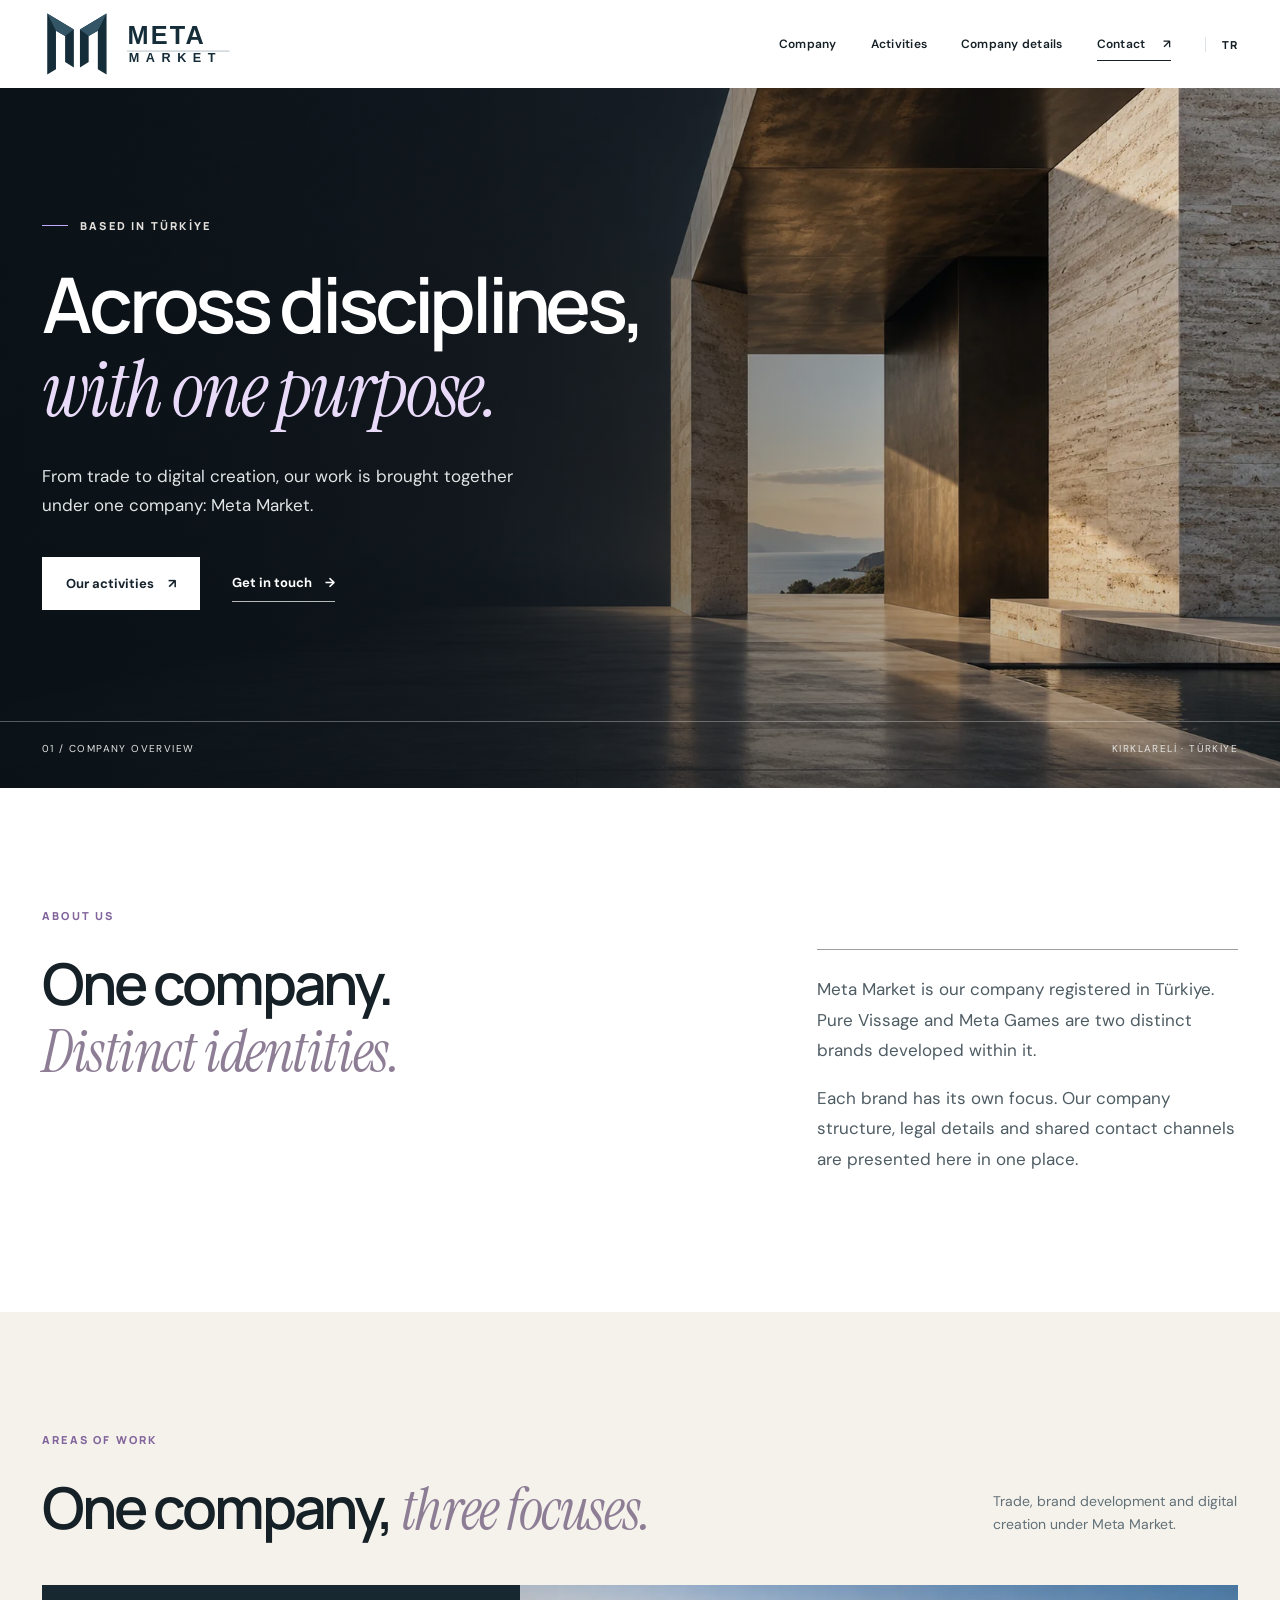
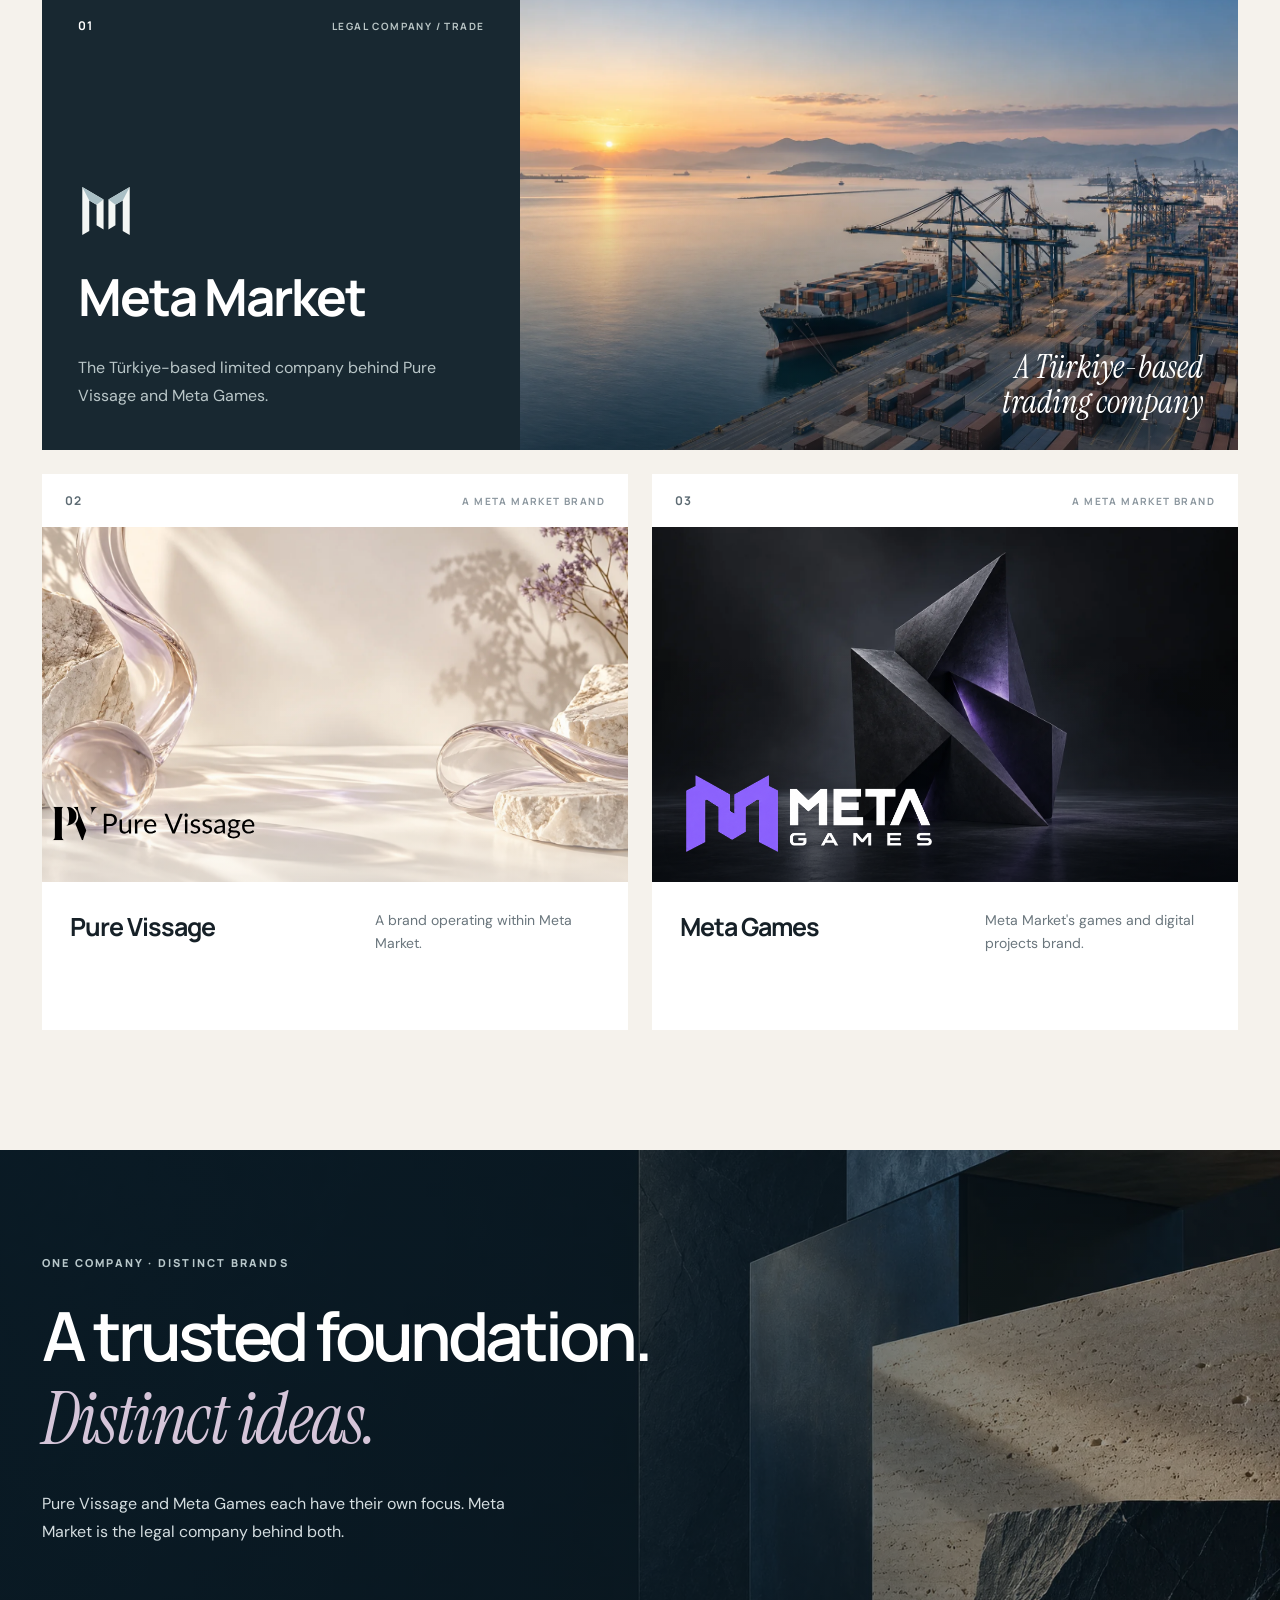
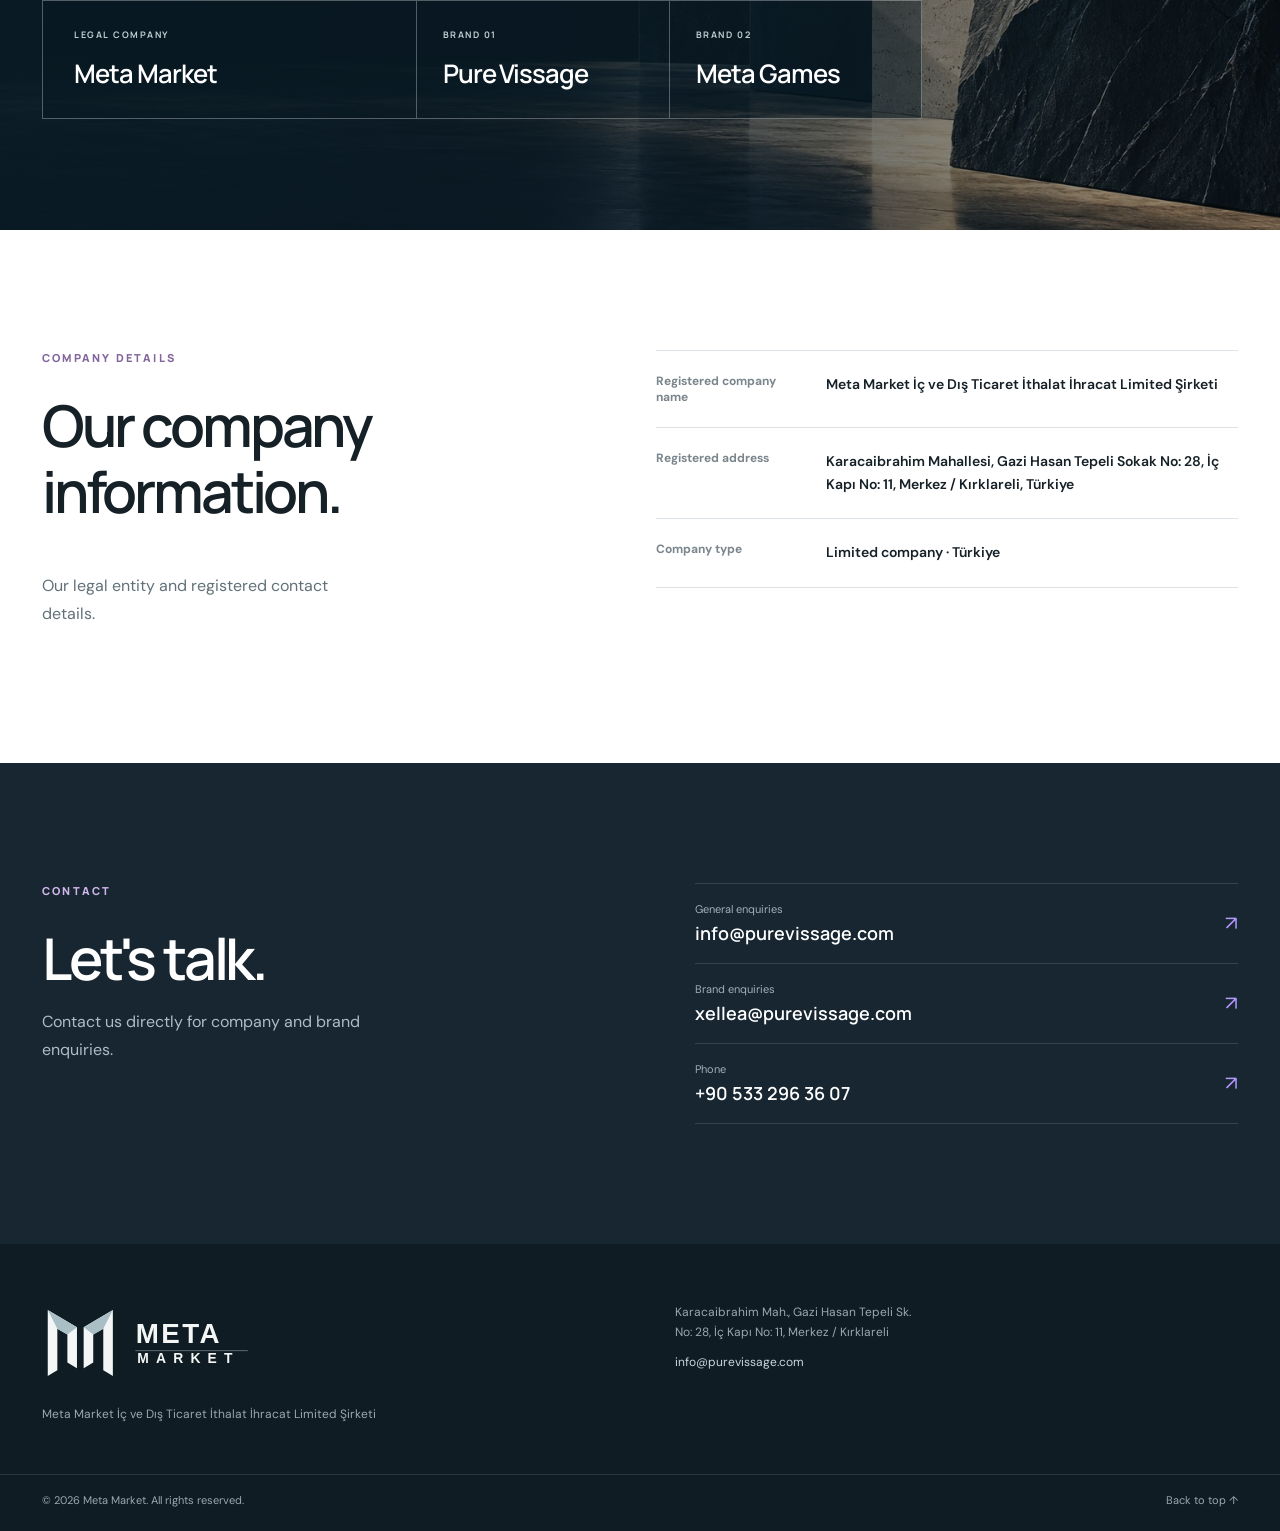
==== en/index.html @ 27f79aa0 "Publish existing public website and PenguiDoku legal pages" ====
<!doctype html>
<html lang="en">
<head>
  <meta charset="utf-8">
  <meta name="viewport" content="width=device-width, initial-scale=1">
  <meta name="theme-color" content="#111b24">
  <meta name="description" content="Meta Market İç ve Dış Ticaret İthalat İhracat Limited Şirketi is a Türkiye-based trading company and the legal company behind Pure Vissage and Meta Games.">
  <link rel="alternate" hreflang="tr" href="https://purevissage.com/">
  <link rel="alternate" hreflang="en" href="https://purevissage.com/en/">
  <title>Meta Market | Corporate</title>
  <link rel="icon" href="../assets/favicon.svg" type="image/svg+xml">
  <link rel="canonical" href="https://purevissage.com/en/">
  <meta property="og:title" content="Meta Market"><meta property="og:type" content="website"><meta property="og:image" content="https://purevissage.com/assets/hero-architecture.webp">
  <link rel="stylesheet" href="../styles.css">
  <script src="../motion.js" defer></script>
</head>
<body>
  <a class="skip-link" href="#content">Skip to content</a>
  <header class="site-header"><div class="wrap header-inner">
    <a class="brand" href="#top" aria-label="Meta Market home"><img class="header-logo" src="../assets/meta-market-logo-dark.svg" width="220" height="55" alt="Meta Market"></a>
    <nav class="desktop-nav" aria-label="Main navigation"><a href="#about">Company</a><a href="#activities">Activities</a><a href="#corporate">Company details</a><a class="nav-contact" href="#contact">Contact <span aria-hidden="true">↗</span></a><a class="lang-link" href="../" lang="tr" aria-label="Bu siteyi Türkçe görüntüle">TR</a></nav>
  </div></header>

  <main id="content">
    <section class="hero" id="top"><div class="wrap hero-grid"><div class="hero-copy">
      <p class="eyebrow"><span class="eyebrow-line"></span> BASED IN TÜRKİYE</p>
      <h1>Across disciplines,<br><em>with one purpose.</em></h1>
      <p class="hero-lead">From trade to digital creation, our work is brought together under one company: Meta Market.</p>
      <div class="hero-actions"><a class="button button-light" href="#activities">Our activities <span aria-hidden="true">↗</span></a><a class="text-link" href="#contact">Get in touch <span aria-hidden="true">→</span></a></div>
    </div></div><div class="wrap hero-bottom"><span>01 / COMPANY OVERVIEW</span><span>KIRKLARELİ · TÜRKİYE</span></div></section>

    <section class="intro section" id="about"><div class="wrap intro-grid"><div><p class="section-kicker">ABOUT US</p><h2>One company.<br><em>Distinct identities.</em></h2></div><div class="intro-side"><p>Meta Market is our company registered in Türkiye. Pure Vissage and Meta Games are two distinct brands developed within it.</p><p>Each brand has its own focus. Our company structure, legal details and shared contact channels are presented here in one place.</p></div></div></section>

    <section class="activities section" id="activities"><div class="wrap"><div class="section-heading"><div><p class="section-kicker">AREAS OF WORK</p><h2>One company, <em>three focuses.</em></h2></div><p>Trade, brand development and digital creation under Meta Market.</p></div><div class="activity-grid">
      <article class="activity-card market-card"><div class="card-top"><span class="card-index">01</span><span class="card-type">LEGAL COMPANY / TRADE</span></div><div class="market-visual" role="img" aria-label="Harbor and international trade"><span>A Türkiye-based<br>trading company</span></div><div class="card-bottom"><img class="market-card-logo" src="../assets/meta-market-symbol-light.svg" width="56" height="60" alt=""><h3>Meta Market</h3><p>The Türkiye-based limited company behind Pure Vissage and Meta Games.</p></div></article>
      <article class="activity-card visage-card"><div class="card-top"><span class="card-index">02</span><span class="card-type">A META MARKET BRAND</span></div><div class="brand-visual visage-visual"><img class="brand-photo" src="../assets/pure-vissage-editorial.webp" alt="Glass and stone composition created for Pure Vissage"><img class="brand-logo visage-logo" src="../assets/pure-vissage-logo.svg" alt="Pure Vissage logo"></div><div class="card-bottom"><h3>Pure Vissage</h3><p>A brand operating within Meta Market.</p></div></article>
      <article class="activity-card games-card"><div class="card-top"><span class="card-index">03</span><span class="card-type">A META MARKET BRAND</span></div><div class="brand-visual games-visual"><img class="brand-photo" src="../assets/meta-games-editorial.webp" alt="Geometric composition created for Meta Games"><img class="brand-logo games-logo" src="../assets/meta-games-logo-white.webp" alt="Meta Games logo"></div><div class="card-bottom"><h3>Meta Games</h3><p>Meta Market's games and digital projects brand.</p></div></article>
    </div></div></section>

    <section class="signature" aria-labelledby="signature-title"><div class="wrap signature-inner"><p class="section-kicker">ONE COMPANY · DISTINCT BRANDS</p><h2 id="signature-title">A trusted foundation.<br><em>Distinct ideas.</em></h2><p class="signature-lead">Pure Vissage and Meta Games each have their own focus. Meta Market is the legal company behind both.</p><div class="structure-map" aria-label="Company structure"><div class="structure-parent"><span>LEGAL COMPANY</span><strong>Meta Market</strong></div><div class="structure-branches"><div><span>BRAND 01</span><strong>Pure Vissage</strong></div><div><span>BRAND 02</span><strong>Meta Games</strong></div></div></div></div></section>

    <section class="details section" id="corporate"><div class="wrap details-grid"><div><p class="section-kicker">COMPANY DETAILS</p><h2>Our company information.</h2><p class="details-lead">Our legal entity and registered contact details.</p></div><dl class="details-list"><div><dt>Registered company name</dt><dd>Meta Market İç ve Dış Ticaret İthalat İhracat Limited Şirketi</dd></div><div><dt>Registered address</dt><dd>Karacaibrahim Mahallesi, Gazi Hasan Tepeli Sokak No: 28, İç Kapı No: 11, Merkez / Kırklareli, Türkiye</dd></div><div><dt>Company type</dt><dd>Limited company · Türkiye</dd></div></dl></div></section>

    <section class="contact section" id="contact"><div class="wrap contact-grid"><div><p class="section-kicker">CONTACT</p><h2>Let's talk.</h2><p>Contact us directly for company and brand enquiries.</p></div><div class="contact-links"><a href="mailto:info@purevissage.com"><span>General enquiries</span><strong>info@purevissage.com</strong><span aria-hidden="true">↗</span></a><a href="mailto:xellea@purevissage.com"><span>Brand enquiries</span><strong>xellea@purevissage.com</strong><span aria-hidden="true">↗</span></a><a href="tel:+905332963607"><span>Phone</span><strong>+90 533 296 36 07</strong><span aria-hidden="true">↗</span></a></div></div></section>
  </main>

  <footer class="site-footer"><div class="wrap footer-grid"><div><a class="footer-brand" href="#top"><img src="../assets/meta-market-logo-light.svg" width="240" height="60" alt="Meta Market"></a><p>Meta Market İç ve Dış Ticaret İthalat İhracat Limited Şirketi</p></div><div><p>Karacaibrahim Mah., Gazi Hasan Tepeli Sk.<br>No: 28, İç Kapı No: 11, Merkez / Kırklareli</p><a href="mailto:info@purevissage.com">info@purevissage.com</a></div></div><div class="wrap footer-bottom"><span>© 2026 Meta Market. All rights reserved.</span><a href="#top">Back to top ↑</a></div></footer>
</body>
</html>
---- styles.css ----
@import url('https://fonts.googleapis.com/css2?family=DM+Sans:wght@400;500;600;700&family=Manrope:wght@400;500;600;700;800&family=Instrument+Serif:ital@0;1&display=swap');
:root{--ink:#17232c;--muted:#5b6770;--line:#dce2e5;--paper:#f6f7f6;--navy:#111b24;--violet:#8b69e6;--wrap:1220px}
*{box-sizing:border-box}html{scroll-behavior:smooth}body{margin:0;color:var(--ink);background:#fff;font-family:'DM Sans',Arial,sans-serif;-webkit-font-smoothing:antialiased}a{color:inherit;text-decoration:none}img{max-width:100%}.wrap{max-width:var(--wrap);margin:auto;padding:0 32px}.skip-link{position:absolute;left:-9999px;top:0;background:#fff;color:#000;z-index:100;padding:12px}.skip-link:focus{left:12px}.site-header{background:#fff;border-bottom:1px solid #edf0f1;position:relative;z-index:2}.header-inner{height:88px;display:flex;align-items:center;justify-content:space-between;gap:32px}.brand{display:flex;align-items:center;gap:13px}.brand-mark,.market-symbol{font-family:Georgia,serif;font-weight:700;letter-spacing:-.22em;white-space:nowrap}.brand-mark{font-size:26px;line-height:1;color:#13212b;display:inline-flex;align-items:center;padding-right:.22em}.brand-mark span,.market-symbol span{width:3px;height:24px;background:#a8bbc2;display:inline-block;transform:rotate(34deg);margin:0 8px 0 12px}.brand-name{font-family:Manrope,Arial,sans-serif;font-size:15px;letter-spacing:.12em;font-weight:700;line-height:1.2}.brand-name strong{font-weight:800}.brand-name small{display:block;font-size:8px;letter-spacing:.22em;color:#7c878d;margin-top:5px}.desktop-nav{display:flex;align-items:center;gap:34px;font-size:13px;font-weight:600}.desktop-nav>a:hover,.text-link:hover,.footer-bottom a:hover{color:#9674ea}.nav-contact{border:1px solid #ccd5d9;padding:12px 18px;border-radius:3px}.nav-contact span,.button span{margin-left:14px}.hero{background:var(--navy);color:#fff;overflow:hidden}.hero-grid{min-height:610px;display:grid;grid-template-columns:1fr .9fr;align-items:center;gap:55px}.hero-copy{padding:80px 0 70px;position:relative;z-index:1}.eyebrow,.section-kicker{font-family:Manrope,Arial,sans-serif;font-size:11px;font-weight:800;letter-spacing:.2em}.eyebrow{color:#a6b3bd;display:flex;align-items:center;gap:12px}.eyebrow-line{width:26px;height:1px;background:var(--violet)}h1,h2,h3,p,blockquote{margin-top:0}h1,h2{font-family:Manrope,Arial,sans-serif;letter-spacing:-.055em}h1{font-size:clamp(44px,5vw,76px);line-height:1.12;font-weight:600;margin:30px 0 24px}h1 em{font-style:normal;color:#b89cff}.hero-lead{max-width:520px;color:#b9c4cb;font-size:18px;line-height:1.75}.hero-actions{display:flex;align-items:center;gap:32px;margin-top:36px}.button{display:inline-flex;align-items:center;justify-content:space-between;padding:18px 24px;border-radius:3px;font-size:13px;font-weight:700;transition:transform .2s}.button:hover{transform:translateY(-2px)}.button-light{background:#fff;color:#17232c}.text-link{font-weight:700;font-size:13px}.text-link span{margin-left:10px}.hero-art{height:500px;position:relative;display:flex;align-items:center;justify-content:center}.art-orbit{border:1px solid rgba(193,204,212,.17);position:absolute;border-radius:50%;transform:rotate(-25deg)}.art-orbit-outer{width:550px;height:550px}.art-orbit-inner{width:385px;height:385px}.art-center{width:250px;height:250px;border-radius:50%;background:radial-gradient(circle at 38% 30%,#42566b,#172735 65%);border:1px solid #52616c;display:grid;place-items:center;box-shadow:0 35px 90px rgba(0,0,0,.3)}.art-center span{font-family:Georgia,serif;font-size:105px;letter-spacing:-.24em;padding-right:.24em;color:#dde6ea}.art-caption{position:absolute;color:#9daab4;letter-spacing:.22em;font-size:10px}.art-caption-top{top:65px;right:12px}.art-caption-bottom{bottom:80px;left:0}.art-dot{position:absolute;width:11px;height:11px;border-radius:50%;background:#a17df2;right:60px;bottom:104px;box-shadow:0 0 28px #a17df2}.hero-bottom{display:flex;justify-content:space-between;align-items:center;border-top:1px solid #34424d;padding-top:18px;padding-bottom:20px;color:#86949e;letter-spacing:.14em;font-size:10px}.section{padding:105px 0}.section-kicker{color:#8b68d6;margin-bottom:28px}.intro-grid{display:grid;grid-template-columns:1.1fr .7fr;gap:110px}.intro h2,.section-heading h2,.details h2,.contact h2{font-size:clamp(34px,3vw,49px);line-height:1.25;font-weight:650}.intro-side{padding-top:49px;border-top:1px solid var(--line)}.intro-side p{font-size:16px;line-height:1.8;color:#5f6a72}.activities{background:var(--paper)}.section-heading{display:flex;align-items:end;justify-content:space-between;gap:30px;margin-bottom:34px}.section-heading h2{margin-bottom:0}.section-heading>p{max-width:235px;font-size:14px;line-height:1.7;color:var(--muted);margin:0 0 5px}.activity-grid{display:grid;grid-template-columns:repeat(3,1fr);gap:18px}.activity-card{min-height:410px;background:#fff;border:1px solid #e5e9eb;padding:25px;display:flex;flex-direction:column;transition:box-shadow .2s,transform .2s}.activity-card:hover{transform:translateY(-4px);box-shadow:0 18px 40px rgba(23,35,44,.08)}.card-top{display:flex;align-items:center;justify-content:space-between;font-family:Manrope,Arial,sans-serif;font-size:10px;color:#8b969e;font-weight:700;letter-spacing:.14em}.card-index{font-size:12px;color:#5d6b73}.market-symbol{font-size:90px;color:#1b2b36;margin:auto;text-align:center;padding-right:.22em}.market-symbol span{height:72px;width:5px;background:#ad99e5;margin:0 20px 0 25px}.visage-logo-frame,.games-logo-frame{height:190px;display:flex;align-items:center;justify-content:center;margin:auto 0;overflow:hidden}.visage-logo-frame img{width:185px;max-width:none;transform:scale(1.35)}.games-logo-frame img{width:100%;height:auto}.card-bottom{border-top:1px solid #e3e8ea;padding-top:24px}.card-bottom h3{font:700 22px Manrope,Arial,sans-serif;letter-spacing:-.04em;margin:0 0 8px}.card-bottom p{font-size:14px;line-height:1.65;color:#6a767d;margin:0}.statement{background:#e9eee9}.statement-grid{display:grid;grid-template-columns:.35fr 1fr;gap:80px;align-items:start}.statement blockquote{font:500 clamp(27px,3vw,43px)/1.4 Manrope,Arial,sans-serif;letter-spacing:-.045em;margin:0;max-width:900px}.details-grid{display:grid;grid-template-columns:.75fr 1fr;gap:100px}.details-lead{color:var(--muted);font-size:16px;line-height:1.7;max-width:340px}.details-list{margin:0;border-top:1px solid var(--line)}.details-list>div{border-bottom:1px solid var(--line);padding:22px 0;display:grid;grid-template-columns:150px 1fr;gap:20px}.details-list dt{font-size:12px;color:#7a858c;font-weight:700}.details-list dd{margin:0;font-size:14px;font-weight:600;line-height:1.65}.contact{background:#111b24;color:#fff}.contact-grid{display:grid;grid-template-columns:1fr 1fr;gap:110px}.contact h2{margin-bottom:17px}.contact-grid>div:first-child>p:last-child{color:#aebcc5;line-height:1.7;max-width:360px}.contact-links{border-top:1px solid #35434e}.contact-links a{display:grid;grid-template-columns:1fr auto;column-gap:10px;padding:18px 0;border-bottom:1px solid #35434e;align-items:center}.contact-links a>span:first-child{grid-column:1;color:#a2afb9;font-size:11px;margin-bottom:5px}.contact-links strong{grid-column:1;font:600 18px Manrope,Arial,sans-serif}.contact-links a>span:last-child{grid-column:2;grid-row:1/3;font-size:20px;color:#b498ff}.site-footer{background:#0d151b;color:#9aa8b1}.footer-grid{display:grid;grid-template-columns:1fr 1fr;gap:70px;padding-top:58px;padding-bottom:50px}.footer-brand{font:800 17px Manrope,Arial,sans-serif;letter-spacing:.15em;color:#fff}.footer-grid p{font-size:12px;line-height:1.7;margin:15px 0 0}.footer-grid>div:last-child p{margin-top:0}.footer-grid a:not(.footer-brand){font-size:12px;color:#cbd6dd;display:inline-block;margin-top:12px}.footer-bottom{border-top:1px solid #283640;display:flex;justify-content:space-between;padding-top:18px;padding-bottom:24px;font-size:11px}
.lang-link{font-family:Manrope,Arial,sans-serif;font-size:11px;font-weight:800;letter-spacing:.1em;border-left:1px solid #dce2e5;padding-left:16px}.lang-link[aria-current="page"]{color:#8b68d6}
@media(max-width:950px){.desktop-nav{gap:18px;font-size:12px}.hero-grid{grid-template-columns:1fr .65fr;gap:5px}.hero-art{transform:scale(.72);transform-origin:center}.intro-grid,.details-grid,.contact-grid{gap:45px}.activity-grid{gap:10px}.activity-card{padding:20px}}
@media(max-width:700px){.wrap{padding:0 20px}.header-inner{height:auto;min-height:77px;align-items:flex-start;flex-direction:column;gap:10px;padding-top:14px;padding-bottom:14px}.desktop-nav{width:100%;overflow-x:auto;gap:20px;white-space:nowrap;padding-bottom:5px}.desktop-nav a{flex:0 0 auto}.nav-contact{border:0;padding:0}.hero-grid{grid-template-columns:1fr;min-height:0}.hero-copy{padding:80px 0 35px}.hero-art{height:240px;transform:scale(.65);margin-top:-50px;margin-bottom:-35px}.hero-lead{font-size:16px}.hero-actions{flex-wrap:wrap;gap:20px}.hero-bottom{font-size:9px}.section{padding:75px 0}.intro-grid,.details-grid,.contact-grid,.statement-grid{grid-template-columns:1fr;gap:25px}.intro-side{padding-top:25px}.section-heading{display:block}.section-heading>p{margin-top:14px}.activity-grid{grid-template-columns:1fr;gap:13px}.activity-card{min-height:320px}.market-symbol{font-size:75px}.market-symbol span{height:60px}.visage-logo-frame,.games-logo-frame{height:140px}.statement blockquote{font-size:29px}.details-list>div{grid-template-columns:1fr;gap:6px}.footer-grid{grid-template-columns:1fr;gap:32px}.footer-bottom{gap:20px;line-height:1.5}}
@media(prefers-reduced-motion:reduce){html{scroll-behavior:auto}.activity-card,.button{transition:none}}

/* Editorial identity */

:root{--ink:#162027;--muted:#627078;--paper:#f5f2ec;--navy:#172630;--violet:#aa88cf;--wrap:1320px}
a:focus-visible{outline:2px solid #9b70ee;outline-offset:5px}
.wrap{padding-left:42px;padding-right:42px}.site-header{border:0}.header-inner{height:88px}.brand-name{letter-spacing:.16em}.desktop-nav{font-size:12px;letter-spacing:.02em}.nav-contact{border:0;border-bottom:1px solid var(--ink);border-radius:0;padding:8px 0}
.hero{min-height:700px;position:relative;display:flex;flex-direction:column;justify-content:space-between;isolation:isolate;background:#172028 url('assets/hero-architecture.webp') center 48%/cover no-repeat}.hero:before{content:"";position:absolute;inset:0;z-index:-1;background:linear-gradient(90deg,rgba(10,17,22,.9),rgba(11,18,24,.72) 35%,rgba(11,18,24,.12) 79%),linear-gradient(0deg,rgba(11,18,24,.33),transparent 35%)}.hero-grid{display:block;width:100%;min-height:0}.hero-copy{max-width:780px;padding:122px 0 95px}.hero-art{display:none}.eyebrow{color:#e4e1dd}.eyebrow-line{background:#c4aaff}h1{font-size:clamp(53px,6vw,92px);font-weight:600;line-height:1.08;margin:30px 0}.hero h1 em,.intro h2 em,.section-heading h2 em{font-family:'Instrument Serif',Georgia,serif;font-weight:400;font-style:italic;letter-spacing:-.025em}.hero h1 em{color:#e9dafa}.hero-lead{max-width:520px;color:#e1e5e6;font-size:17px;line-height:1.72}.hero-bottom{width:100%;border-color:rgba(255,255,255,.3);color:#e4e5e4;padding-top:20px;padding-bottom:25px}.hero .button-light{border-radius:0}.hero .button-light:hover{background:#e5d9f4}.hero .text-link{border-bottom:1px solid rgba(255,255,255,.7);padding:10px 0}
.section{padding:120px 0}.section-kicker{color:#82659c}.intro-grid{grid-template-columns:1.2fr .8fr;gap:12%}.intro h2,.section-heading h2,.details h2,.contact h2{font-size:clamp(43px,4.5vw,67px);font-weight:600;line-height:1.14}.intro h2 em,.section-heading h2 em{color:#8d7d95}.intro-side{border-color:#9b9fa2;padding-top:24px;margin-top:41px}.intro-side p{font-size:17px;color:#4e5c63}.activities{background:var(--paper)}.section-heading{margin-bottom:43px}.section-heading>p{max-width:245px}.activity-grid{grid-template-columns:repeat(2,minmax(0,1fr));gap:24px}.activity-card{min-height:0;padding:0;border:0;overflow:hidden;box-shadow:none}.activity-card:hover{transform:none;box-shadow:none}.card-top{padding:18px 23px;font-size:10px}.card-bottom{padding:27px 28px 32px;min-height:148px;display:flex;align-items:start;justify-content:space-between;gap:20px;border:0}.card-bottom h3{font-size:25px;white-space:nowrap}.card-bottom p{max-width:225px}.market-card{grid-column:1/-1;display:grid;grid-template-columns:40% 60%;grid-template-rows:auto 1fr;min-height:465px}.market-card .card-top{grid-column:1;grid-row:1;background:#182831;color:#bac6c6;padding:32px 36px 0}.market-card .card-index{color:#fff}.market-card .market-visual{grid-column:2;grid-row:1/3;position:relative;min-height:465px;background:#4a5860 url('assets/trade-harbor.webp') center/cover no-repeat}.market-visual:after{content:"";position:absolute;inset:0;background:linear-gradient(0deg,rgba(9,20,27,.53),transparent 55%)}.market-visual span{position:absolute;z-index:1;right:35px;bottom:30px;color:#fff;text-align:right;font:italic 32px/1.1 'Instrument Serif',Georgia,serif}.market-card .card-bottom{grid-column:1;grid-row:2;background:#182831;color:#fff;padding:35px 36px 40px;display:flex;flex-direction:column;justify-content:end;gap:15px}.market-card .card-bottom h3{font-size:clamp(34px,4vw,57px)}.market-card .card-bottom p{max-width:360px;color:#b9c6c8;font-size:16px;line-height:1.75}.brand-visual{height:355px;position:relative;overflow:hidden;background:#dcd5cc}.brand-photo{position:absolute;inset:0;width:100%;height:100%;object-fit:cover;transition:transform .8s cubic-bezier(.2,.8,.2,1)}.activity-card:hover .brand-photo{transform:scale(1.055)}.brand-visual:after{content:"";position:absolute;inset:0;pointer-events:none}.visage-visual:after{background:linear-gradient(0deg,rgba(247,244,238,.58),transparent 60%)}.games-visual:after{background:linear-gradient(0deg,rgba(5,9,15,.68),transparent 65%)}.brand-logo{position:absolute;z-index:1;object-fit:contain;pointer-events:none}.visage-logo{width:205px;height:205px;left:10px;bottom:-46px;filter:drop-shadow(0 1px 7px rgba(255,255,255,.7))}.games-logo{width:260px;left:27px;bottom:23px;filter:drop-shadow(0 3px 10px rgba(0,0,0,.35))}
.statement{background:#e8e3dc}.statement-grid{grid-template-columns:240px 1fr;gap:6%}.statement blockquote{font:400 clamp(35px,4.3vw,62px)/1.19 'Instrument Serif',Georgia,serif;letter-spacing:-.025em}.details-grid{grid-template-columns:.83fr 1fr;gap:11%}.contact{background:#172630}.contact .section-kicker{color:#cfb6ea}.site-footer{background:#101c24}
@media(max-width:950px){.hero-grid{display:block}.hero-art{display:none}.card-bottom{display:block}.card-bottom p{margin-top:12px}}
@media(max-width:700px){.wrap{padding-left:20px;padding-right:20px}.header-inner{height:auto}.nav-contact{border:0;padding:0}.hero{min-height:640px;background-position:59% center}.hero:before{background:linear-gradient(90deg,rgba(9,16,21,.89),rgba(9,16,21,.62) 72%,rgba(9,16,21,.4)),linear-gradient(0deg,rgba(9,16,21,.45),transparent 45%)}.hero-copy{padding:85px 0 65px}h1{font-size:clamp(45px,10vw,66px)}.hero-lead{font-size:16px}.hero-bottom{font-size:8px;gap:20px}.section{padding:80px 0}.intro-grid,.details-grid,.contact-grid,.statement-grid{grid-template-columns:1fr;gap:25px}.intro-side{margin-top:0}.intro h2,.section-heading h2,.details h2,.contact h2{font-size:clamp(41px,9vw,58px)}.activity-grid{grid-template-columns:1fr;gap:17px}.market-card{grid-column:1;display:flex;flex-direction:column;min-height:0}.market-card .card-top{padding:20px 23px}.market-card .market-visual{min-height:300px;order:1}.market-card .card-bottom{order:2;padding:26px 23px 30px;min-height:0}.market-visual span{font-size:27px}.brand-visual{height:300px}.card-bottom{padding:25px 23px 30px;min-height:0}.statement blockquote{font-size:clamp(34px,8vw,50px)}}


@keyframes hero-enter{from{opacity:.25;transform:translateY(15px)}to{opacity:1;transform:none}}
.hero-copy{animation:hero-enter .85s ease-out both}
@media(prefers-reduced-motion:reduce){.hero-copy{animation:none}}

/* Meta Market identity and company structure */
.site-header{position:sticky;top:0;z-index:30;transition:box-shadow .3s,background .3s}.site-header.is-scrolled{background:rgba(255,255,255,.96);box-shadow:0 7px 26px rgba(13,27,34,.08);backdrop-filter:blur(14px)}
.header-logo{display:block;width:205px;height:auto}.brand{gap:0}.market-card-logo{display:block;width:56px;height:60px;margin-bottom:5px}.footer-brand{display:inline-block}.footer-brand img{display:block;width:225px;height:auto}
.signature{position:relative;isolation:isolate;min-height:680px;color:#fff;background:#10212e url('assets/company-composition.webp') center/cover no-repeat;overflow:hidden}.signature:before{content:"";position:absolute;inset:0;z-index:-1;background:linear-gradient(90deg,rgba(9,25,35,.94) 0%,rgba(9,25,35,.82) 43%,rgba(9,25,35,.23) 100%)}.signature-inner{padding-top:105px;padding-bottom:105px}.signature .section-kicker{color:#b8c7ca}.signature h2{font:600 clamp(47px,5.3vw,80px)/1.1 Manrope,Arial,sans-serif;letter-spacing:-.06em;max-width:850px;margin-bottom:25px}.signature h2 em{font:italic 1.04em 'Instrument Serif',Georgia,serif;letter-spacing:-.025em;color:#d5c5d9}.signature-lead{color:#d4dde0;max-width:480px;font-size:16px;line-height:1.75}.structure-map{margin-top:54px;display:grid;grid-template-columns:1fr 1.35fr;gap:0;max-width:880px;border:1px solid rgba(255,255,255,.3);background:rgba(9,26,35,.42);backdrop-filter:blur(8px)}.structure-map span{display:block;font:700 9px Manrope,Arial,sans-serif;letter-spacing:.17em;color:#bdcdd0;margin-bottom:15px}.structure-map strong{font:600 clamp(19px,2vw,27px) Manrope,Arial,sans-serif;letter-spacing:-.04em}.structure-parent{padding:27px 31px;border-right:1px solid rgba(255,255,255,.3);display:flex;flex-direction:column;justify-content:center}.structure-branches{display:grid;grid-template-columns:1fr 1fr}.structure-branches>div{padding:27px 26px}.structure-branches>div+div{border-left:1px solid rgba(255,255,255,.3)}
@keyframes section-appear{from{opacity:.35;transform:translateY(24px)}to{opacity:1;transform:translateY(0)}}.motion-in{animation:section-appear .75s cubic-bezier(.2,.8,.2,1) both}.activity-card:nth-child(2).motion-in{animation-delay:.06s}.activity-card:nth-child(3).motion-in{animation-delay:.13s}.motion-in .structure-map{animation:section-appear .9s cubic-bezier(.2,.8,.2,1) both}.brand-visual{isolation:isolate}.market-visual{overflow:hidden}.market-visual:before{content:"";position:absolute;inset:0;background:inherit;transition:transform .8s cubic-bezier(.2,.8,.2,1)}.market-card:hover .market-visual:before{transform:scale(1.045)}
@media(max-width:950px){.header-logo{width:185px}.signature{min-height:0}.signature-inner{padding-top:90px;padding-bottom:90px}.structure-map{grid-template-columns:1fr}.structure-parent{border-right:0;border-bottom:1px solid rgba(255,255,255,.3)}}
@media(max-width:700px){.site-header{position:relative}.header-logo{width:175px}.signature{background-position:58% center}.signature:before{background:linear-gradient(90deg,rgba(9,25,35,.96),rgba(9,25,35,.66))}.signature-inner{padding-top:75px;padding-bottom:75px}.signature h2{font-size:clamp(42px,9vw,58px)}.structure-map{margin-top:36px}.structure-branches{grid-template-columns:1fr}.structure-branches>div+div{border-left:0;border-top:1px solid rgba(255,255,255,.3)}.market-card-logo{width:48px;height:52px}.footer-brand img{width:200px}}
@media(prefers-reduced-motion:reduce){.motion-in,.structure-map{animation:none!important}.site-header,.market-visual:before{transition:none!important}}
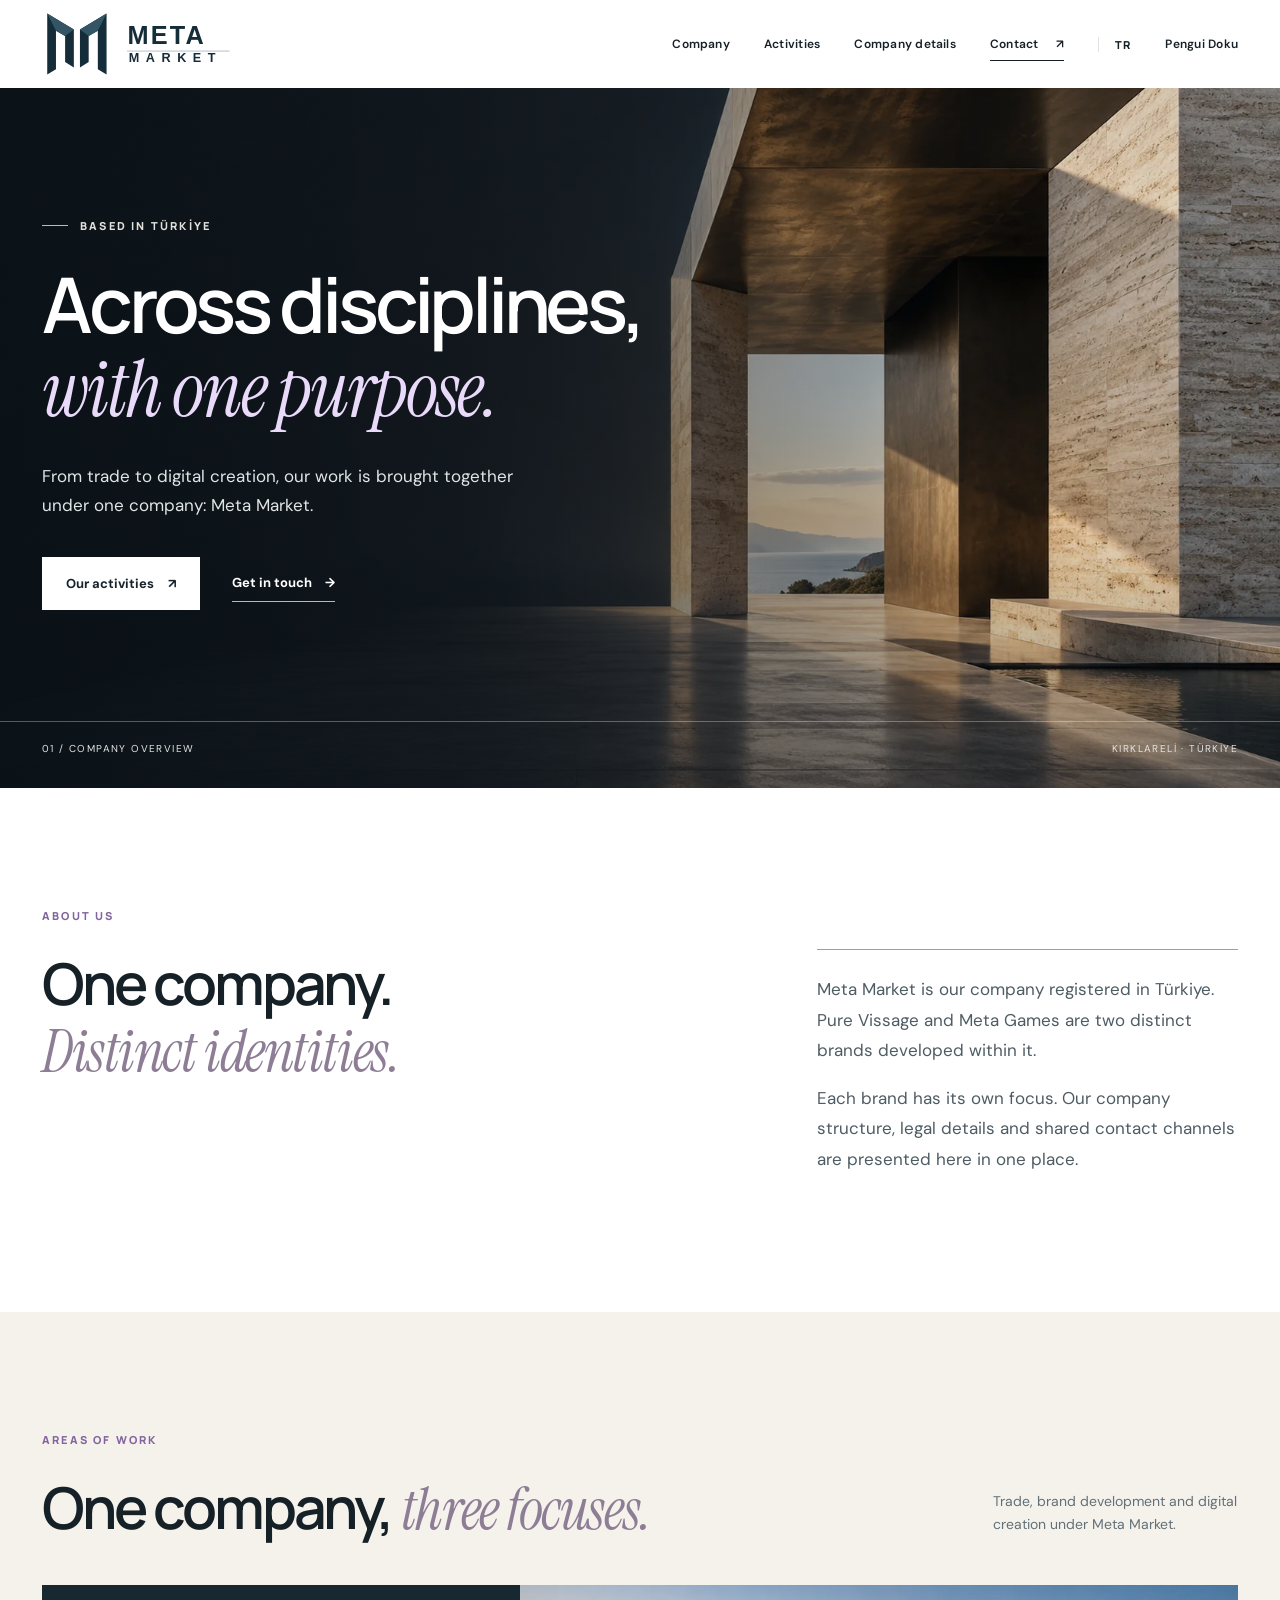
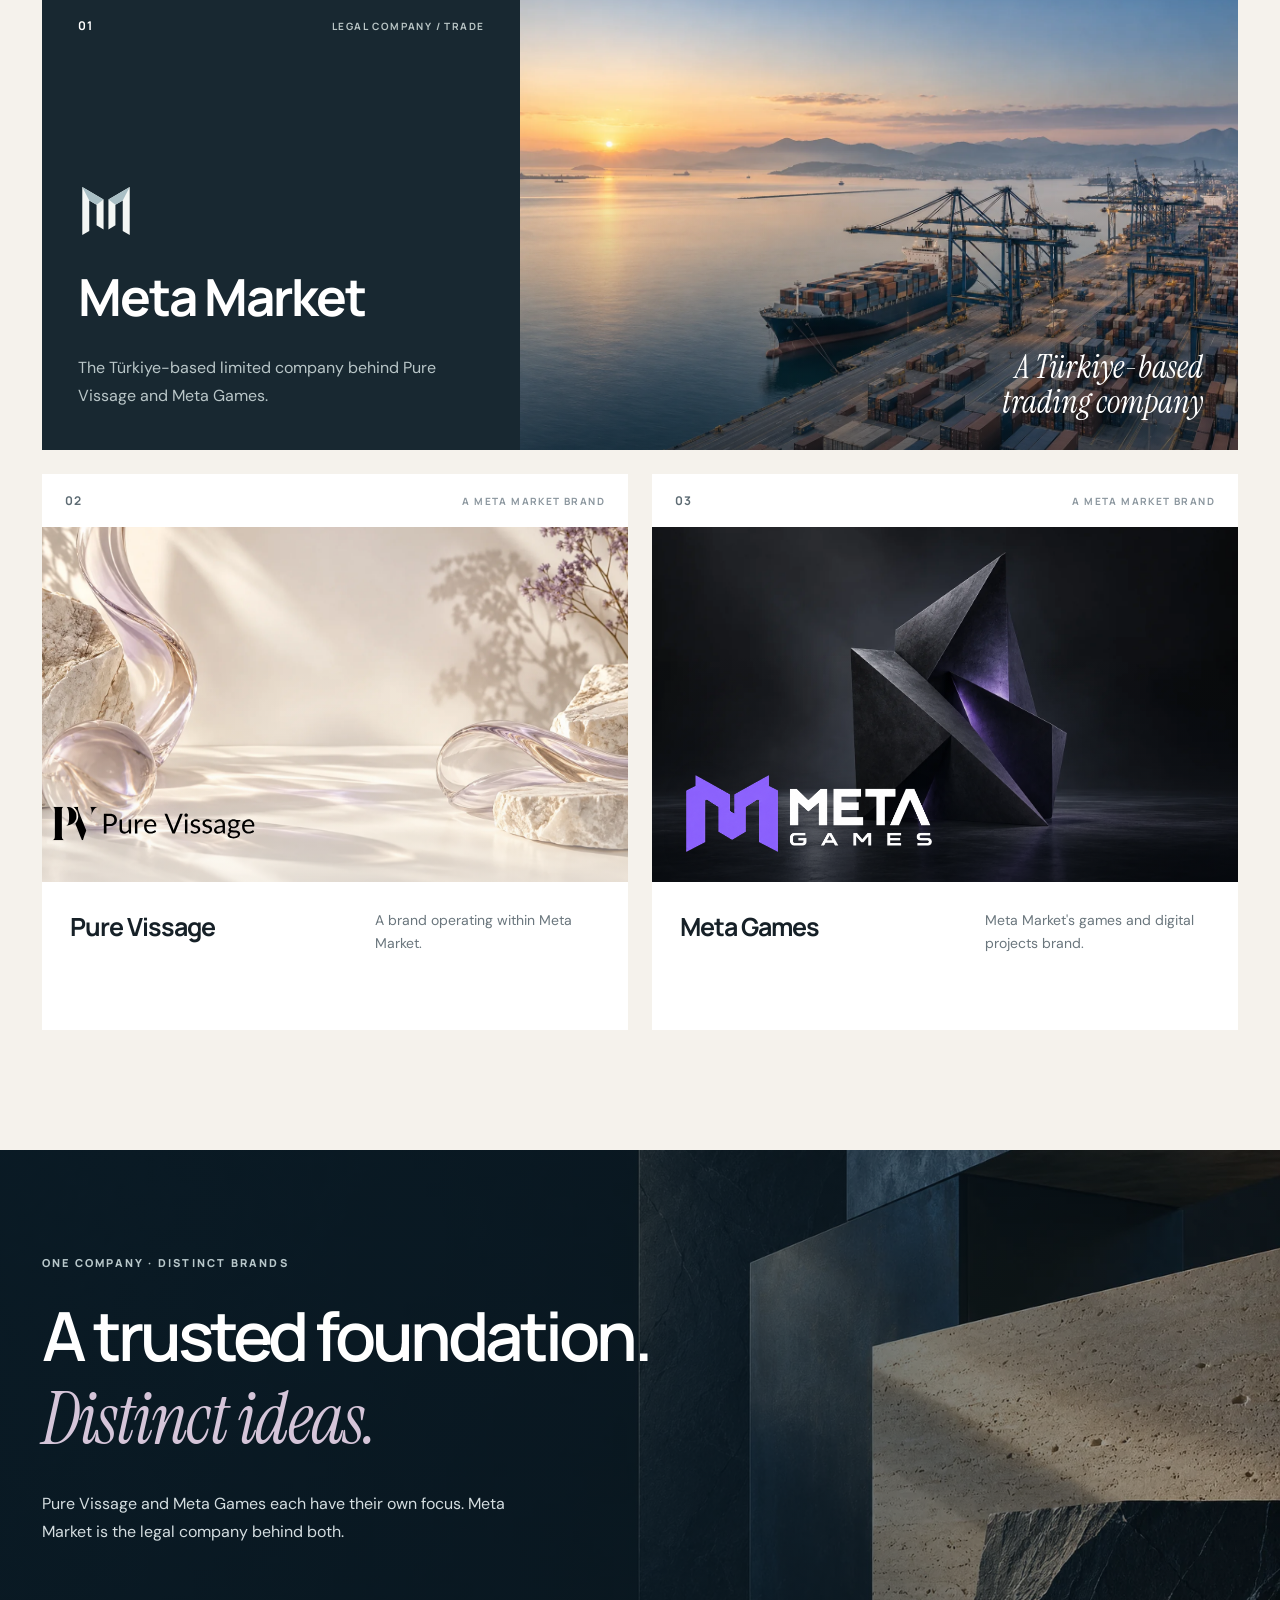
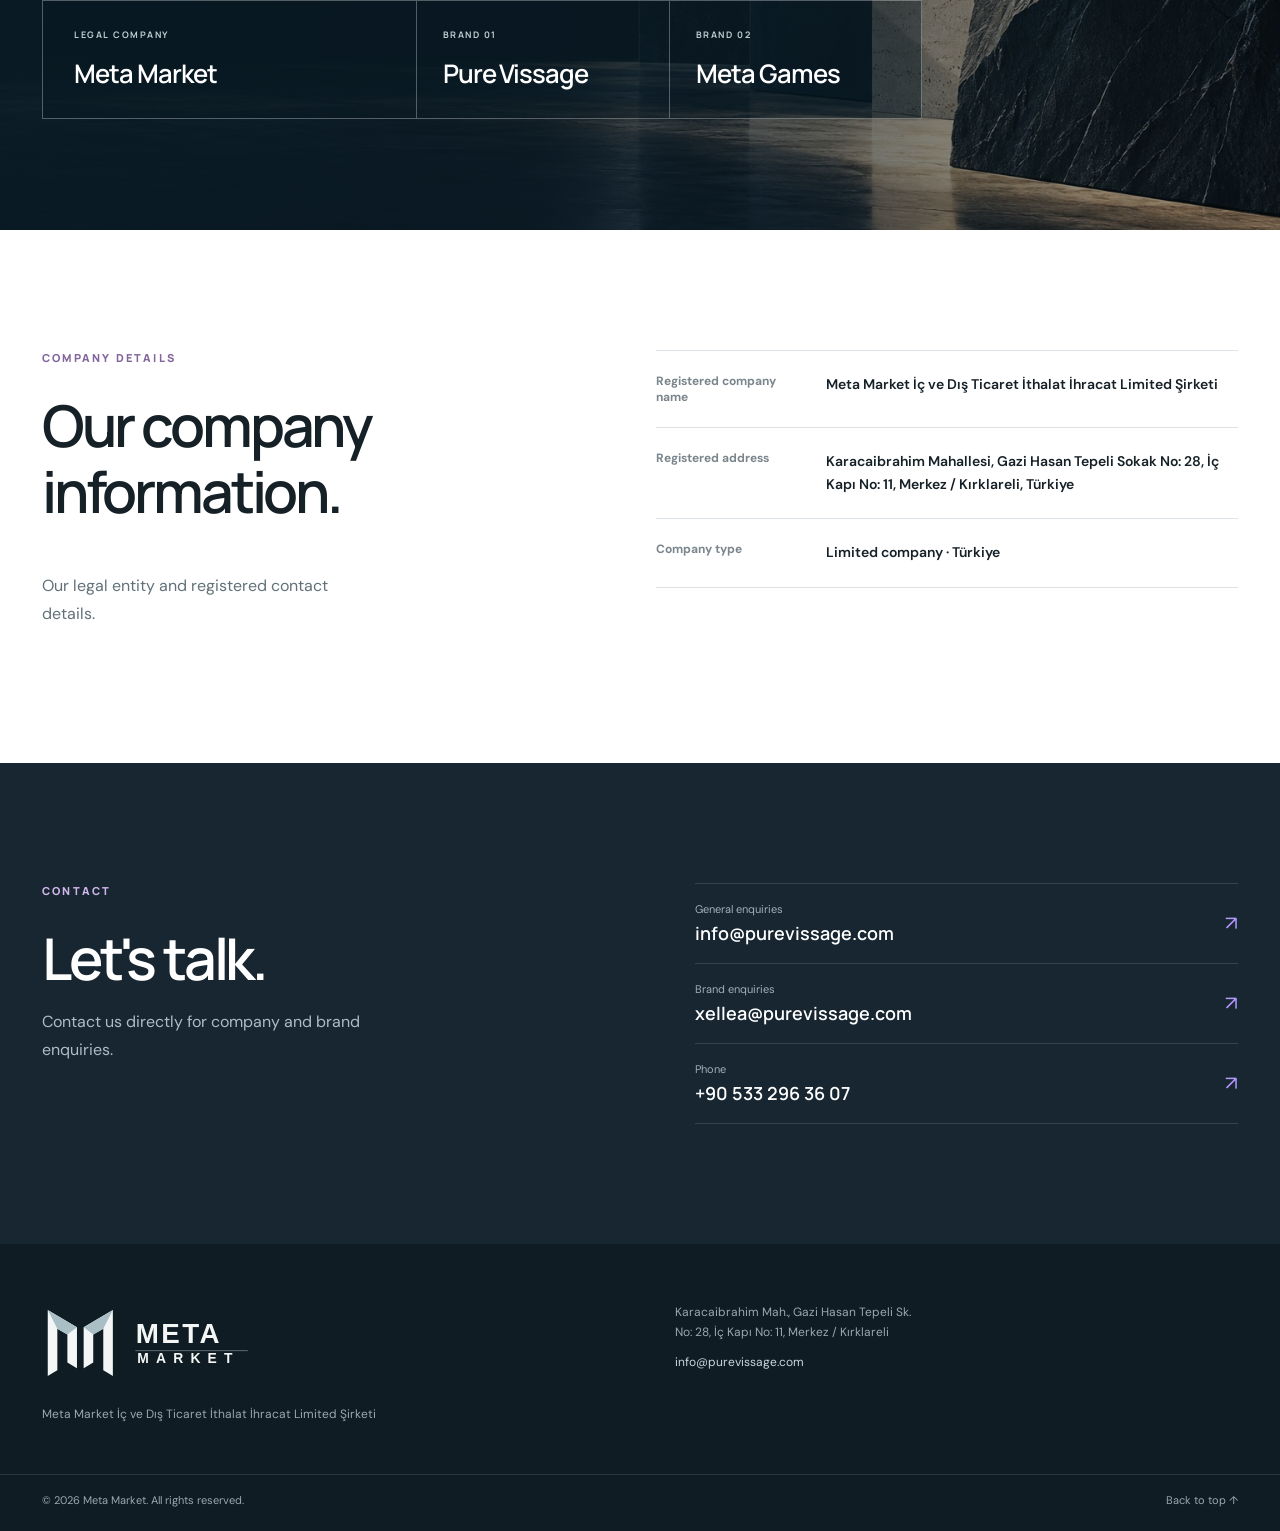
==== commit 99b740f3: "Publish Pengui Doku discovery pages and sitemap" ====
--- a/en/index.html
+++ b/en/index.html
@@ -18,7 +18,7 @@
   <a class="skip-link" href="#content">Skip to content</a>
   <header class="site-header"><div class="wrap header-inner">
     <a class="brand" href="#top" aria-label="Meta Market home"><img class="header-logo" src="../assets/meta-market-logo-dark.svg" width="220" height="55" alt="Meta Market"></a>
-    <nav class="desktop-nav" aria-label="Main navigation"><a href="#about">Company</a><a href="#activities">Activities</a><a href="#corporate">Company details</a><a class="nav-contact" href="#contact">Contact <span aria-hidden="true">↗</span></a><a class="lang-link" href="../" lang="tr" aria-label="Bu siteyi Türkçe görüntüle">TR</a></nav>
+    <nav class="desktop-nav" aria-label="Main navigation"><a href="#about">Company</a><a href="#activities">Activities</a><a href="#corporate">Company details</a><a class="nav-contact" href="#contact">Contact <span aria-hidden="true">↗</span></a><a class="lang-link" href="../" lang="tr" aria-label="Bu siteyi Türkçe görüntüle">TR</a><a href="/pengui-doku/">Pengui Doku</a></nav>
   </div></header>
 
   <main id="content">
